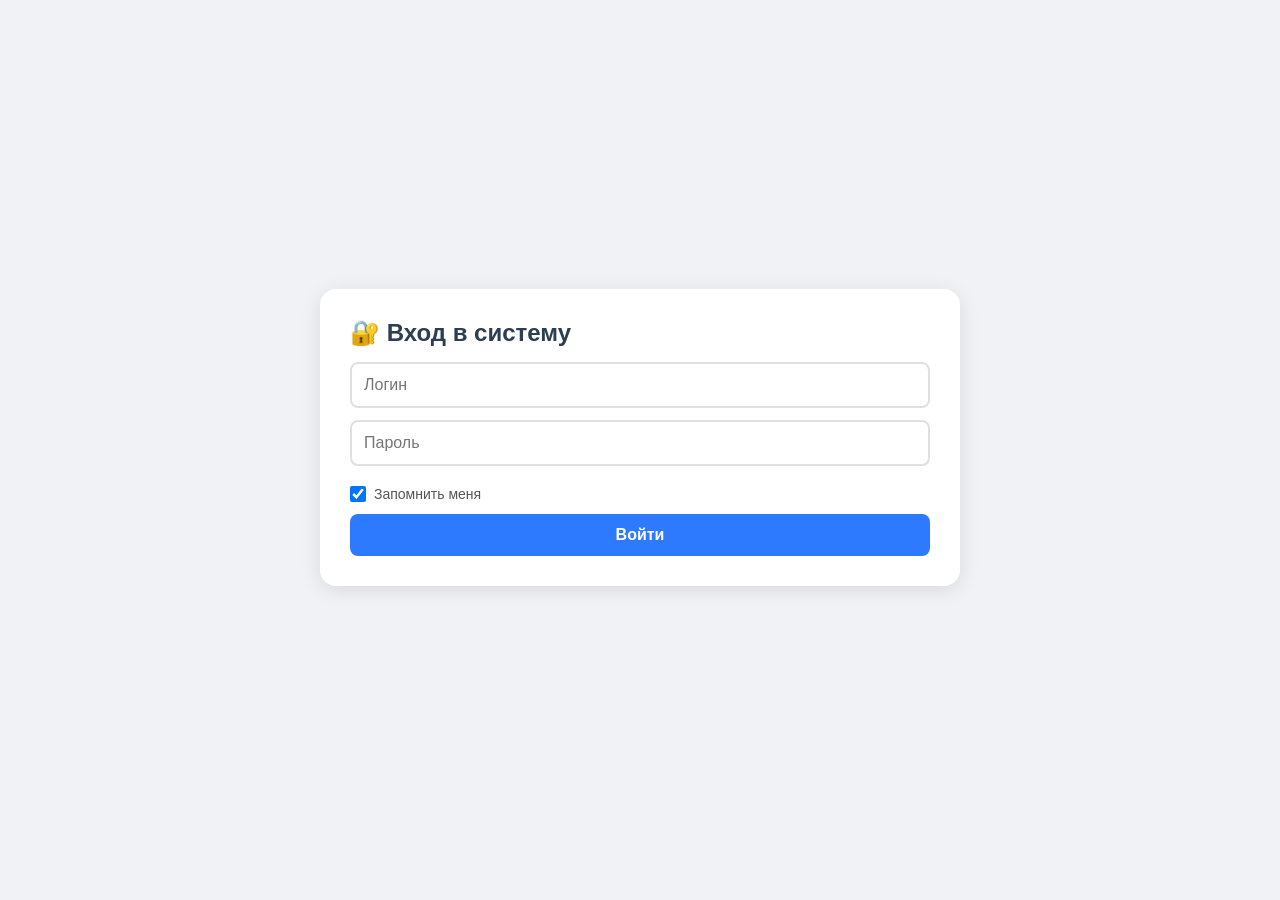
==== index.html @ 9609c781 "Update index.html" ====
<!DOCTYPE html>
<html lang="ru">
<head>
    <meta charset="UTF-8" />
    <meta name="viewport" content="width=device-width, initial-scale=1.0" />
    <title>POS - Вход</title>
    <style>
        * {
            margin: 0;
            padding: 0;
            box-sizing: border-box;
            font-family: 'Segoe UI', sans-serif;
        }
        body {
            background: #f0f2f5;
            display: flex;
            justify-content: center;
            align-items: center;
            min-height: 100vh;
        }
        .container {
            max-width: 700px;
            width: 100%;
            padding: 30px;
        }

        .login-box {
            background: white;
            border-radius: 16px;
            padding: 30px;
            box-shadow: 0 4px 20px rgba(0, 0, 0, 0.1);
            margin-bottom: 25px;
        }
        .login-box h2 {
            margin-bottom: 15px;
            color: #2d3e50;
        }
        .login-box input {
            width: 100%;
            padding: 12px;
            border: 2px solid #e0e0e0;
            border-radius: 8px;
            font-size: 16px;
            margin-bottom: 12px;
        }
        .login-box input:focus {
            outline: none;
            border-color: #2d7aff;
        }
        .login-box button {
            width: 100%;
            padding: 12px;
            background: #2d7aff;
            color: white;
            border: none;
            border-radius: 8px;
            font-size: 16px;
            font-weight: 700;
            cursor: pointer;
        }
        .login-box button:hover {
            background: #1a5fd0;
        }
        .login-error {
            color: #ff4757;
            margin-top: 8px;
            display: none;
            text-align: center;
        }
        .login-remember {
            display: flex;
            align-items: center;
            gap: 8px;
            margin: 8px 0 12px 0;
            font-size: 14px;
            color: #555;
        }
        .login-remember input[type="checkbox"] {
            width: 16px;
            height: 16px;
            margin: 0;
            cursor: pointer;
        }
        .login-remember label {
            cursor: pointer;
        }

        .user-info {
            display: flex;
            justify-content: space-between;
            align-items: center;
            background: white;
            border-radius: 12px;
            padding: 12px 20px;
            margin-bottom: 20px;
            box-shadow: 0 2px 10px rgba(0, 0, 0, 0.05);
            flex-wrap: wrap;
            gap: 10px;
        }
        .user-info .role {
            background: #e8e8e8;
            padding: 4px 12px;
            border-radius: 12px;
            font-size: 12px;
            font-weight: 600;
        }
        .logout-btn {
            background: #ff4757;
            color: white;
            border: none;
            padding: 6px 16px;
            border-radius: 6px;
            cursor: pointer;
            font-weight: 600;
        }

        h1 {
            text-align: center;
            font-size: 32px;
            margin-bottom: 8px;
            color: #2d3e50;
        }
        .subtitle {
            text-align: center;
            color: #7f8c8d;
            margin-bottom: 20px;
        }

        .tables-grid {
            display: grid;
            grid-template-columns: repeat(auto-fit, minmax(150px, 1fr));
            gap: 20px;
            margin-bottom: 30px;
        }
        .table-card {
            background: white;
            border-radius: 16px;
            padding: 30px 20px;
            text-align: center;
            box-shadow: 0 4px 15px rgba(0, 0, 0, 0.08);
            cursor: pointer;
            transition: 0.3s;
            border: 3px solid transparent;
        }
        .table-card:hover {
            transform: translateY(-5px);
            border-color: #2d7aff;
            box-shadow: 0 8px 25px rgba(45, 122, 255, 0.15);
        }
        .table-card .icon {
            font-size: 48px;
            display: block;
            margin-bottom: 10px;
        }
        .table-card .number {
            font-size: 24px;
            font-weight: 700;
            color: #2d3e50;
        }
        .table-card .status {
            font-size: 14px;
            margin-top: 6px;
            padding: 4px 12px;
            border-radius: 20px;
            display: inline-block;
        }
        .status.free {
            background: #e8f5e9;
            color: #2e7d32;
        }
        .status.occupied {
            background: #ffebee;
            color: #c62828;
        }

        .admin-links {
            display: grid;
            grid-template-columns: repeat(auto-fit, minmax(150px, 1fr));
            gap: 10px;
            margin-top: 20px;
        }
        .admin-links a {
            text-align: center;
            color: #2d7aff;
            text-decoration: none;
            font-weight: 600;
            padding: 10px;
            border: 2px solid #2d7aff;
            border-radius: 10px;
            transition: 0.3s;
        }
        .admin-links a:hover {
            background: #2d7aff;
            color: white;
        }
        .admin-links a.kitchen {
            border-color: #ff6b35;
            color: #ff6b35;
        }
        .admin-links a.kitchen:hover {
            background: #ff6b35;
            color: white;
        }

        .hidden {
            display: none !important;
        }
    </style>
</head>
<body>

    <div class="container" id="app">

        <div class="login-box" id="loginBox">
            <h2>🔐 Вход в систему</h2>
            <form id="loginForm">
                <input type="text" id="loginInput" placeholder="Логин" />
                <input type="password" id="passwordInput" placeholder="Пароль" />
                <div class="login-remember">
                    <input type="checkbox" id="rememberMe" checked />
                    <label for="rememberMe">Запомнить меня</label>
                </div>
                <button type="submit" id="loginBtn">Войти</button>
                <div class="login-error" id="loginError">Неверный логин или пароль</div>
            </form>
        </div>

        <div id="mainApp" class="hidden">
            <div class="user-info">
                <div>
                    <strong id="userNameDisplay">sadmin</strong>
                    <span class="role" id="userRoleDisplay">sadmin</span>
                </div>
                <button class="logout-btn" id="logoutBtn">Выйти</button>
            </div>

            <h1 id="venueTitle">🍽️ Кафе Уют</h1>
            <p class="subtitle" id="venueSubtitle">Выберите стол для работы</p>

            <div class="tables-grid" id="tablesGrid"></div>

            <div class="admin-links" id="adminLinks">
                <a href="admin.html">⚙️ Управление</a>
                <a href="kitchen.html" class="kitchen">🍳 Кухня (заказы)</a>
            </div>
        </div>
    </div>

    <script src="menu.js"></script>
    <script src="users.js"></script>
    <script>
        // ============================================================
        // ВСЯ ЛОГИКА ВНУТРИ
        // ============================================================

        function getDefaultData() {
            return {
                venueName: 'Кафе Уют',
                menu: getDefaultMenu(),
                users: getDefaultUsers(),
                tables: {
                    '1': { orders: [], total: 0 },
                    '2': { orders: [], total: 0 },
                    '3': { orders: [], total: 0 }
                },
                stats: { totalOrders: 0, totalRevenue: 0 }
            };
        }

        function loadData() {
            const cached = localStorage.getItem('cloudData');
            if (cached) {
                try { return JSON.parse(cached); } catch (e) {}
            }
            const defaultData = getDefaultData();
            localStorage.setItem('cloudData', JSON.stringify(defaultData));
            return defaultData;
        }

        function saveData(data) {
            localStorage.setItem('cloudData', JSON.stringify(data));
        }

        function getCurrentUser() {
            const data = localStorage.getItem('currentUser');
            return data ? JSON.parse(data) : null;
        }

        function setCurrentUser(user) {
            localStorage.setItem('currentUser', JSON.stringify(user));
        }

        function clearCurrentUser() {
            localStorage.removeItem('currentUser');
            localStorage.removeItem('savedLogin');
        }

        function getVenueName() {
            const data = loadData();
            return data.venueName || 'Кафе Уют';
        }

        function saveLogin(login) {
            if (login) {
                localStorage.setItem('savedLogin', login);
            } else {
                localStorage.removeItem('savedLogin');
            }
        }

        function getSavedLogin() {
            return localStorage.getItem('savedLogin') || '';
        }

        // ========== РЕНДЕР СТОЛОВ ==========
        function renderTables() {
            const data = loadData();
            const tables = data.tables || {};
            const grid = document.getElementById('tablesGrid');

            grid.innerHTML = '';
            const tableKeys = Object.keys(tables).sort((a, b) => parseInt(a) - parseInt(b));

            for (const key of tableKeys) {
                const i = parseInt(key);
                const table = tables[key] || { orders: [], total: 0 };
                const openOrders = table.orders ? table.orders.filter(o => o.status !== 'closed') : [];
                const orderCount = openOrders.length;
                const isOccupied = orderCount > 0;
                const totalSum = openOrders.reduce((sum, o) => sum + o.total, 0);

                const card = document.createElement('div');
                card.className = 'table-card';
                card.innerHTML = `
                    <span class="icon">${isOccupied ? '🟢' : '⚪'}</span>
                    <div class="number">Стол ${i}</div>
                    <span class="status ${isOccupied ? 'occupied' : 'free'}">
                        ${isOccupied ? `Занят (${orderCount} зак.)` : 'Свободен'}
                    </span>
                    ${isOccupied ? `<div style="margin-top:8px;font-weight:600;color:#2d7aff;">${totalSum} ₽</div>` : ''}
                `;
                card.addEventListener('click', () => {
                    const user = getCurrentUser();
                    if (user && (user.role === 'sadmin' || user.role === 'Официант' || user.role === 'Повар+Официант')) {
                        window.location.href = `table.html?table=${i}`;
                    } else {
                        alert('У вас нет прав для работы с заказами');
                    }
                });
                grid.appendChild(card);
            }

            document.getElementById('venueTitle').textContent = '🍽️ ' + getVenueName();
        }

        function showApp() {
            const user = getCurrentUser();
            if (!user) {
                document.getElementById('loginBox').style.display = 'block';
                document.getElementById('mainApp').classList.add('hidden');

                const savedLogin = getSavedLogin();
                if (savedLogin) {
                    document.getElementById('loginInput').value = savedLogin;
                    document.getElementById('passwordInput').value = '';
                } else {
                    document.getElementById('loginInput').value = '';
                    document.getElementById('passwordInput').value = '';
                }
                return;
            }

            document.getElementById('loginBox').style.display = 'none';
            document.getElementById('mainApp').classList.remove('hidden');

            const displayName = user.name || user.login;
            const roleDisplay = user.role === 'sadmin' ? 'Владелец' : user.role;

            document.getElementById('userNameDisplay').textContent = displayName;
            document.getElementById('userRoleDisplay').textContent = roleDisplay;

            const links = document.getElementById('adminLinks');

            if (user.role === 'sadmin') {
                links.style.display = 'grid';
                links.querySelectorAll('a').forEach(a => a.style.display = 'block');
            } else if (user.role === 'Повар+Официант') {
                links.style.display = 'grid';
                links.querySelector('a[href="admin.html"]').style.display = 'none';
                links.querySelector('a[href="kitchen.html"]').style.display = 'block';
            } else if (user.role === 'Повар') {
                links.style.display = 'grid';
                links.querySelector('a[href="admin.html"]').style.display = 'none';
                links.querySelector('a[href="kitchen.html"]').style.display = 'block';
            } else {
                links.style.display = 'none';
            }

            renderTables();
        }

        // ========== ВХОД ==========
        document.getElementById('loginForm').addEventListener('submit', (e) => {
            e.preventDefault();

            const login = document.getElementById('loginInput').value.trim();
            const password = document.getElementById('passwordInput').value.trim();
            const rememberMe = document.getElementById('rememberMe').checked;

            const data = loadData();
            const users = data.users || {};

            if (users[login] && users[login].password === password) {
                setCurrentUser({ login, ...users[login] });

                if (rememberMe) {
                    saveLogin(login);
                } else {
                    localStorage.removeItem('savedLogin');
                }

                document.getElementById('loginError').style.display = 'none';
                showApp();
            } else {
                document.getElementById('loginError').style.display = 'block';
            }
        });

        // ========== ВЫХОД ==========
        document.getElementById('logoutBtn').addEventListener('click', () => {
            clearCurrentUser();
            document.getElementById('loginInput').value = '';
            document.getElementById('passwordInput').value = '';
            showApp();
        });

        // ========== ЗАПУСК ==========
        showApp();

        window.addEventListener('storage', (e) => {
            if (e.key === 'cloudData' || e.key === 'currentUser') {
                showApp();
            }
        });

        console.log('✅ POS система загружена!');
        console.log('👤 Для входа используйте логин и пароль из списка пользователей');
    </script>

</body>
</html>
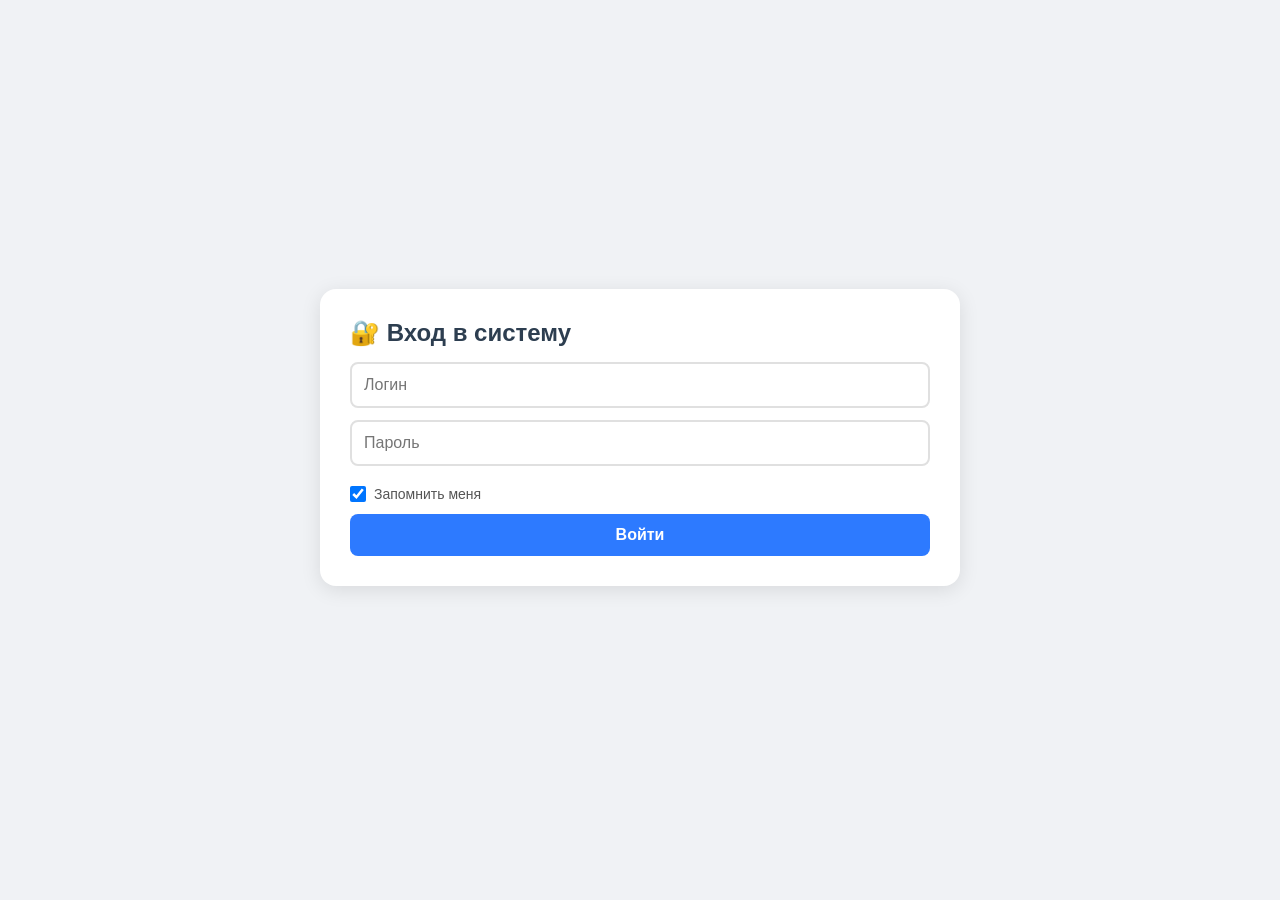
==== commit 31ade67d: "Update index.html" ====
--- a/index.html
+++ b/index.html
@@ -201,6 +201,14 @@
             background: #ff6b35;
             color: white;
         }
+        .admin-links a.menu-link {
+            border-color: #9b59b6;
+            color: #9b59b6;
+        }
+        .admin-links a.menu-link:hover {
+            background: #9b59b6;
+            color: white;
+        }
 
         .hidden {
             display: none !important;
@@ -214,8 +222,8 @@
         <div class="login-box" id="loginBox">
             <h2>🔐 Вход в систему</h2>
             <form id="loginForm">
-                <input type="text" id="loginInput" placeholder="Логин" />
-                <input type="password" id="passwordInput" placeholder="Пароль" />
+                <input type="text" id="loginInput" placeholder="Логин" value="sadmin" />
+                <input type="password" id="passwordInput" placeholder="Пароль" value="123" />
                 <div class="login-remember">
                     <input type="checkbox" id="rememberMe" checked />
                     <label for="rememberMe">Запомнить меня</label>
@@ -242,37 +250,29 @@
             <div class="admin-links" id="adminLinks">
                 <a href="admin.html">⚙️ Управление</a>
                 <a href="kitchen.html" class="kitchen">🍳 Кухня (заказы)</a>
+                <a href="menu.html" class="menu-link">🍽️ Меню</a>
             </div>
         </div>
     </div>
 
     <script src="menu.js"></script>
-    <script src="users.js"></script>
     <script>
         // ============================================================
         // ВСЯ ЛОГИКА ВНУТРИ
         // ============================================================
 
-        function getDefaultData() {
-            return {
-                venueName: 'Кафе Уют',
-                menu: getDefaultMenu(),
-                users: getDefaultUsers(),
-                tables: {
-                    '1': { orders: [], total: 0 },
-                    '2': { orders: [], total: 0 },
-                    '3': { orders: [], total: 0 }
-                },
-                stats: { totalOrders: 0, totalRevenue: 0 }
-            };
-        }
-
         function loadData() {
             const cached = localStorage.getItem('cloudData');
             if (cached) {
                 try { return JSON.parse(cached); } catch (e) {}
             }
-            const defaultData = getDefaultData();
+            const defaultData = {
+                venueName: 'Кафе Уют',
+                menu: getDefaultMenu(),
+                users: { 'sadmin': { password: '123', role: 'sadmin', name: 'Владелец' } },
+                tables: { '1': { orders: [], total: 0 }, '2': { orders: [], total: 0 }, '3': { orders: [], total: 0 } },
+                stats: { totalOrders: 0, totalRevenue: 0 }
+            };
             localStorage.setItem('cloudData', JSON.stringify(defaultData));
             return defaultData;
         }
@@ -340,12 +340,7 @@
                     ${isOccupied ? `<div style="margin-top:8px;font-weight:600;color:#2d7aff;">${totalSum} ₽</div>` : ''}
                 `;
                 card.addEventListener('click', () => {
-                    const user = getCurrentUser();
-                    if (user && (user.role === 'sadmin' || user.role === 'Официант' || user.role === 'Повар+Официант')) {
-                        window.location.href = `table.html?table=${i}`;
-                    } else {
-                        alert('У вас нет прав для работы с заказами');
-                    }
+                    window.location.href = `table.html?table=${i}`;
                 });
                 grid.appendChild(card);
             }
@@ -373,28 +368,10 @@
             document.getElementById('loginBox').style.display = 'none';
             document.getElementById('mainApp').classList.remove('hidden');
 
-            const displayName = user.name || user.login;
-            const roleDisplay = user.role === 'sadmin' ? 'Владелец' : user.role;
-
-            document.getElementById('userNameDisplay').textContent = displayName;
-            document.getElementById('userRoleDisplay').textContent = roleDisplay;
-
-            const links = document.getElementById('adminLinks');
-
-            if (user.role === 'sadmin') {
-                links.style.display = 'grid';
-                links.querySelectorAll('a').forEach(a => a.style.display = 'block');
-            } else if (user.role === 'Повар+Официант') {
-                links.style.display = 'grid';
-                links.querySelector('a[href="admin.html"]').style.display = 'none';
-                links.querySelector('a[href="kitchen.html"]').style.display = 'block';
-            } else if (user.role === 'Повар') {
-                links.style.display = 'grid';
-                links.querySelector('a[href="admin.html"]').style.display = 'none';
-                links.querySelector('a[href="kitchen.html"]').style.display = 'block';
-            } else {
-                links.style.display = 'none';
-            }
+            document.getElementById('userNameDisplay').textContent = user.name || user.login;
+            document.getElementById('userRoleDisplay').textContent = 'Владелец';
+
+            document.getElementById('adminLinks').style.display = 'grid';
 
             renderTables();
         }
@@ -444,7 +421,6 @@
         });
 
         console.log('✅ POS система загружена!');
-        console.log('👤 Для входа используйте логин и пароль из списка пользователей');
     </script>
 
 </body>
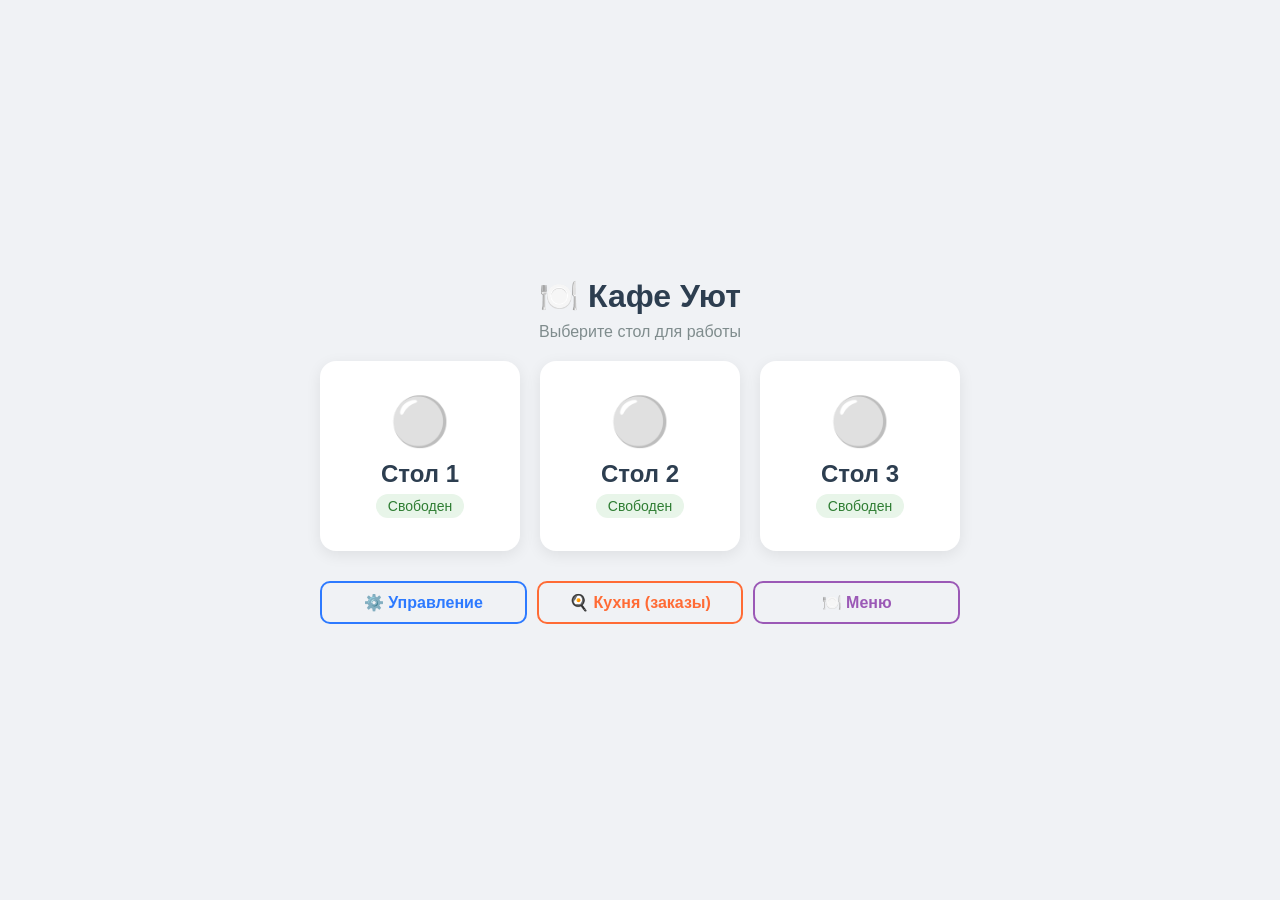
==== commit dd0dc634: "Update index.html" ====
--- a/index.html
+++ b/index.html
@@ -3,7 +3,7 @@
 <head>
     <meta charset="UTF-8" />
     <meta name="viewport" content="width=device-width, initial-scale=1.0" />
-    <title>POS - Вход</title>
+    <title>POS - Столы</title>
     <style>
         * {
             margin: 0;
@@ -22,96 +22,6 @@
             max-width: 700px;
             width: 100%;
             padding: 30px;
-        }
-
-        .login-box {
-            background: white;
-            border-radius: 16px;
-            padding: 30px;
-            box-shadow: 0 4px 20px rgba(0, 0, 0, 0.1);
-            margin-bottom: 25px;
-        }
-        .login-box h2 {
-            margin-bottom: 15px;
-            color: #2d3e50;
-        }
-        .login-box input {
-            width: 100%;
-            padding: 12px;
-            border: 2px solid #e0e0e0;
-            border-radius: 8px;
-            font-size: 16px;
-            margin-bottom: 12px;
-        }
-        .login-box input:focus {
-            outline: none;
-            border-color: #2d7aff;
-        }
-        .login-box button {
-            width: 100%;
-            padding: 12px;
-            background: #2d7aff;
-            color: white;
-            border: none;
-            border-radius: 8px;
-            font-size: 16px;
-            font-weight: 700;
-            cursor: pointer;
-        }
-        .login-box button:hover {
-            background: #1a5fd0;
-        }
-        .login-error {
-            color: #ff4757;
-            margin-top: 8px;
-            display: none;
-            text-align: center;
-        }
-        .login-remember {
-            display: flex;
-            align-items: center;
-            gap: 8px;
-            margin: 8px 0 12px 0;
-            font-size: 14px;
-            color: #555;
-        }
-        .login-remember input[type="checkbox"] {
-            width: 16px;
-            height: 16px;
-            margin: 0;
-            cursor: pointer;
-        }
-        .login-remember label {
-            cursor: pointer;
-        }
-
-        .user-info {
-            display: flex;
-            justify-content: space-between;
-            align-items: center;
-            background: white;
-            border-radius: 12px;
-            padding: 12px 20px;
-            margin-bottom: 20px;
-            box-shadow: 0 2px 10px rgba(0, 0, 0, 0.05);
-            flex-wrap: wrap;
-            gap: 10px;
-        }
-        .user-info .role {
-            background: #e8e8e8;
-            padding: 4px 12px;
-            border-radius: 12px;
-            font-size: 12px;
-            font-weight: 600;
-        }
-        .logout-btn {
-            background: #ff4757;
-            color: white;
-            border: none;
-            padding: 6px 16px;
-            border-radius: 6px;
-            cursor: pointer;
-            font-weight: 600;
         }
 
         h1 {
@@ -219,39 +129,15 @@
 
     <div class="container" id="app">
 
-        <div class="login-box" id="loginBox">
-            <h2>🔐 Вход в систему</h2>
-            <form id="loginForm">
-                <input type="text" id="loginInput" placeholder="Логин" value="sadmin" />
-                <input type="password" id="passwordInput" placeholder="Пароль" value="123" />
-                <div class="login-remember">
-                    <input type="checkbox" id="rememberMe" checked />
-                    <label for="rememberMe">Запомнить меня</label>
-                </div>
-                <button type="submit" id="loginBtn">Войти</button>
-                <div class="login-error" id="loginError">Неверный логин или пароль</div>
-            </form>
-        </div>
-
-        <div id="mainApp" class="hidden">
-            <div class="user-info">
-                <div>
-                    <strong id="userNameDisplay">sadmin</strong>
-                    <span class="role" id="userRoleDisplay">sadmin</span>
-                </div>
-                <button class="logout-btn" id="logoutBtn">Выйти</button>
-            </div>
-
-            <h1 id="venueTitle">🍽️ Кафе Уют</h1>
-            <p class="subtitle" id="venueSubtitle">Выберите стол для работы</p>
-
-            <div class="tables-grid" id="tablesGrid"></div>
-
-            <div class="admin-links" id="adminLinks">
-                <a href="admin.html">⚙️ Управление</a>
-                <a href="kitchen.html" class="kitchen">🍳 Кухня (заказы)</a>
-                <a href="menu.html" class="menu-link">🍽️ Меню</a>
-            </div>
+        <h1 id="venueTitle">🍽️ Кафе Уют</h1>
+        <p class="subtitle" id="venueSubtitle">Выберите стол для работы</p>
+
+        <div class="tables-grid" id="tablesGrid"></div>
+
+        <div class="admin-links" id="adminLinks">
+            <a href="admin.html">⚙️ Управление</a>
+            <a href="kitchen.html" class="kitchen">🍳 Кухня (заказы)</a>
+            <a href="menu.html" class="menu-link">🍽️ Меню</a>
         </div>
     </div>
 
@@ -281,35 +167,9 @@
             localStorage.setItem('cloudData', JSON.stringify(data));
         }
 
-        function getCurrentUser() {
-            const data = localStorage.getItem('currentUser');
-            return data ? JSON.parse(data) : null;
-        }
-
-        function setCurrentUser(user) {
-            localStorage.setItem('currentUser', JSON.stringify(user));
-        }
-
-        function clearCurrentUser() {
-            localStorage.removeItem('currentUser');
-            localStorage.removeItem('savedLogin');
-        }
-
         function getVenueName() {
             const data = loadData();
             return data.venueName || 'Кафе Уют';
-        }
-
-        function saveLogin(login) {
-            if (login) {
-                localStorage.setItem('savedLogin', login);
-            } else {
-                localStorage.removeItem('savedLogin');
-            }
-        }
-
-        function getSavedLogin() {
-            return localStorage.getItem('savedLogin') || '';
         }
 
         // ========== РЕНДЕР СТОЛОВ ==========
@@ -348,77 +208,8 @@
             document.getElementById('venueTitle').textContent = '🍽️ ' + getVenueName();
         }
 
-        function showApp() {
-            const user = getCurrentUser();
-            if (!user) {
-                document.getElementById('loginBox').style.display = 'block';
-                document.getElementById('mainApp').classList.add('hidden');
-
-                const savedLogin = getSavedLogin();
-                if (savedLogin) {
-                    document.getElementById('loginInput').value = savedLogin;
-                    document.getElementById('passwordInput').value = '';
-                } else {
-                    document.getElementById('loginInput').value = '';
-                    document.getElementById('passwordInput').value = '';
-                }
-                return;
-            }
-
-            document.getElementById('loginBox').style.display = 'none';
-            document.getElementById('mainApp').classList.remove('hidden');
-
-            document.getElementById('userNameDisplay').textContent = user.name || user.login;
-            document.getElementById('userRoleDisplay').textContent = 'Владелец';
-
-            document.getElementById('adminLinks').style.display = 'grid';
-
-            renderTables();
-        }
-
-        // ========== ВХОД ==========
-        document.getElementById('loginForm').addEventListener('submit', (e) => {
-            e.preventDefault();
-
-            const login = document.getElementById('loginInput').value.trim();
-            const password = document.getElementById('passwordInput').value.trim();
-            const rememberMe = document.getElementById('rememberMe').checked;
-
-            const data = loadData();
-            const users = data.users || {};
-
-            if (users[login] && users[login].password === password) {
-                setCurrentUser({ login, ...users[login] });
-
-                if (rememberMe) {
-                    saveLogin(login);
-                } else {
-                    localStorage.removeItem('savedLogin');
-                }
-
-                document.getElementById('loginError').style.display = 'none';
-                showApp();
-            } else {
-                document.getElementById('loginError').style.display = 'block';
-            }
-        });
-
-        // ========== ВЫХОД ==========
-        document.getElementById('logoutBtn').addEventListener('click', () => {
-            clearCurrentUser();
-            document.getElementById('loginInput').value = '';
-            document.getElementById('passwordInput').value = '';
-            showApp();
-        });
-
         // ========== ЗАПУСК ==========
-        showApp();
-
-        window.addEventListener('storage', (e) => {
-            if (e.key === 'cloudData' || e.key === 'currentUser') {
-                showApp();
-            }
-        });
+        renderTables();
 
         console.log('✅ POS система загружена!');
     </script>
